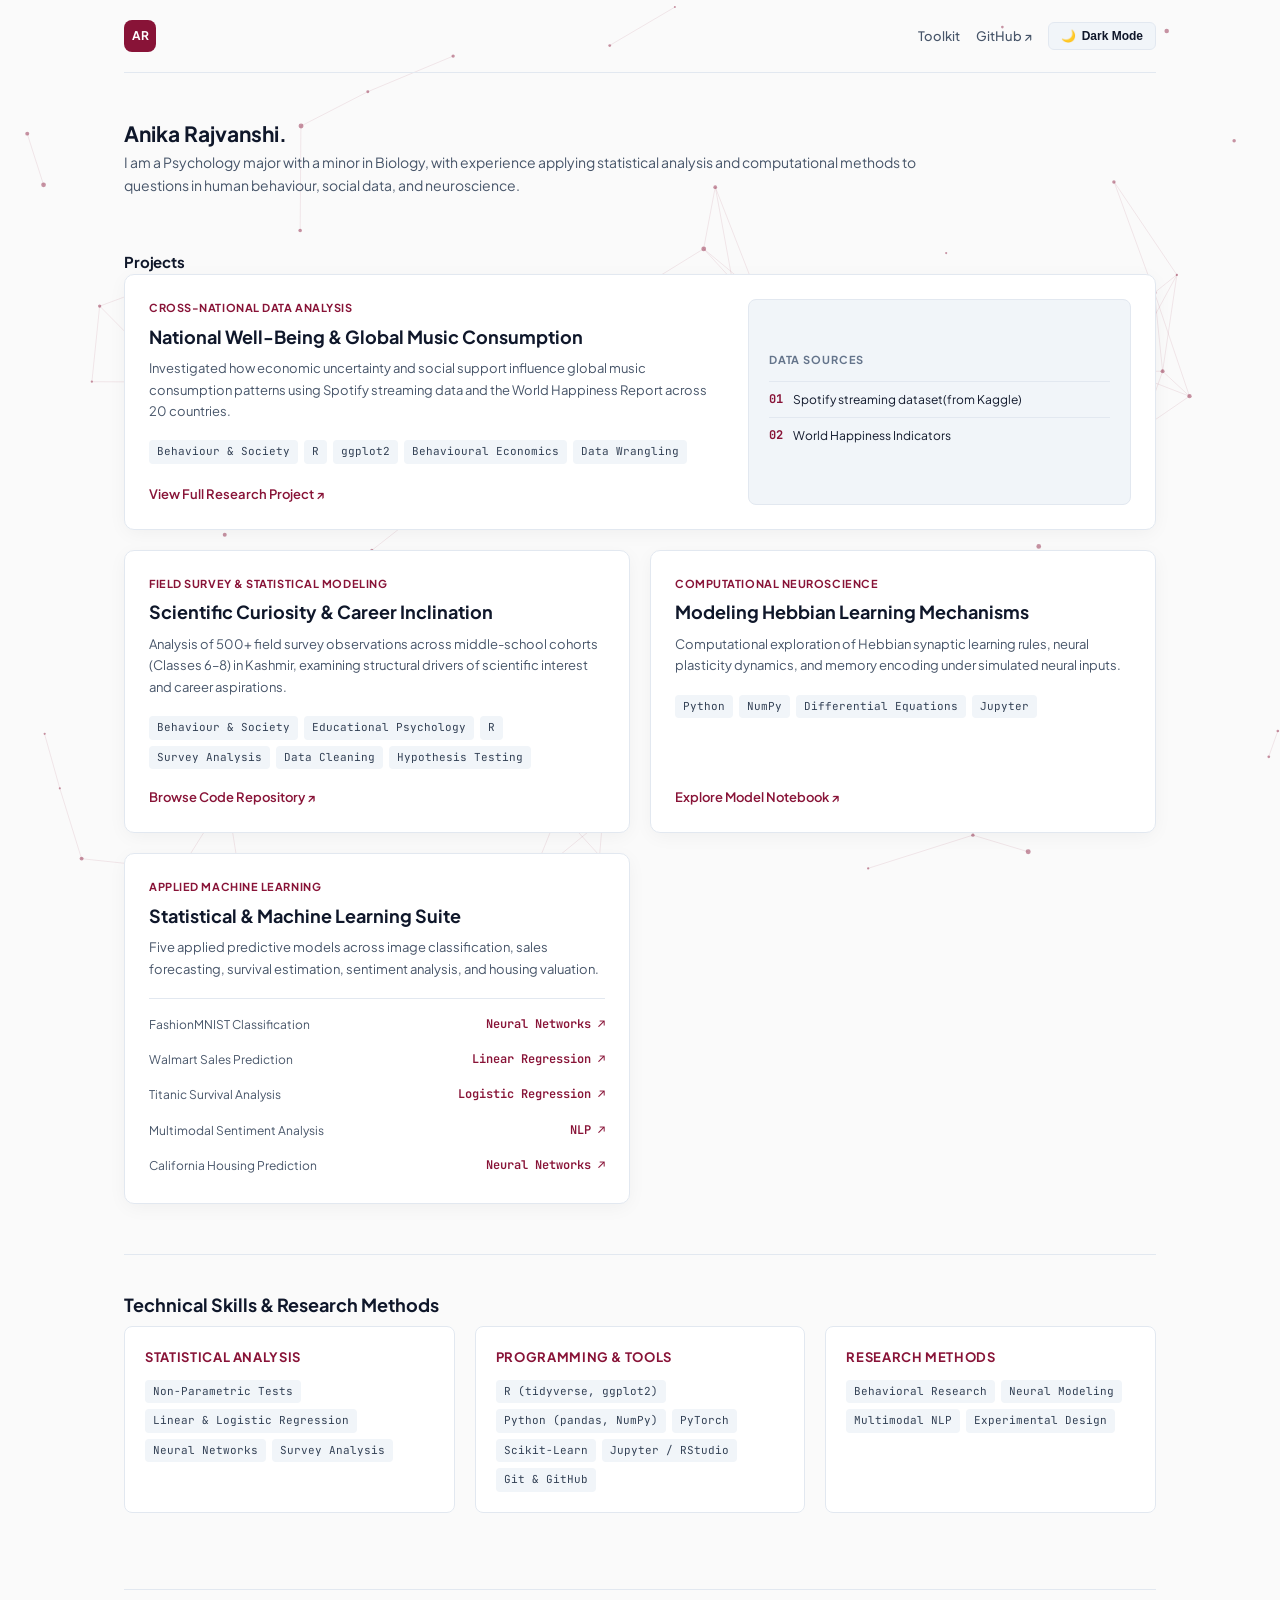
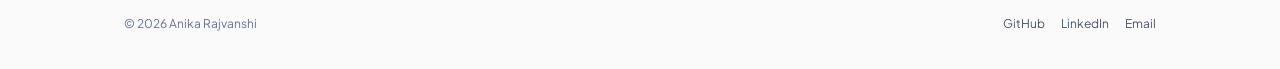
==== index.html @ 274f2fb2 "Enhance responsiveness and update content in index.html Updated viewport meta tag for better scaling" ====
<!DOCTYPE html>
<html lang="en">
<head>
  <meta charset="utf-8">
  <meta name="viewport" content="width=device-width, initial-scale=1.0, maximum-scale=5.0">
  <title>Anika Rajvanshi — Quantitative Research & Data Portfolio</title>
  <link rel="preconnect" href="https://fonts.googleapis.com">
  <link rel="preconnect" href="https://fonts.gstatic.com" crossorigin>
  <link href="https://fonts.googleapis.com/css2?family=Plus+Jakarta+Sans:wght@400;500;600;700&family=JetBrains+Mono:wght@400;500&display=swap" rel="stylesheet">
  <style>
    :root {
      --bg-primary: #fafafa;
      --bg-surface: #ffffff;
      --bg-card: #ffffff;
      --text-main: #0f172a;
      --text-muted: #475569;
      --text-subtle: #64748b;
      --border-color: #e2e8f0;
      --accent: #881337;
      --accent-hover: #9f1239;
      --accent-soft: rgba(136, 19, 55, 0.06);
      --badge-bg: #f1f5f9;
      --badge-text: #334155;
      --canvas-particle: rgba(136, 19, 55, 0.45);
      --canvas-line: rgba(136, 19, 55, 0.15);
      --shadow: 0 4px 20px -2px rgba(0, 0, 0, 0.05);
      --max-w: 1080px;
      --transition: all 0.25s cubic-bezier(0.16, 1, 0.3, 1);
    }

    [data-theme="dark"] {
      --bg-primary: #0b0f19;
      --bg-surface: #111827;
      --bg-card: #161e2e;
      --text-main: #f8fafc;
      --text-muted: #94a3b8;
      --text-subtle: #64748b;
      --border-color: #1e293b;
      --accent: #fb7185;
      --accent-hover: #fda4af;
      --accent-soft: rgba(251, 113, 133, 0.1);
      --badge-bg: #1e293b;
      --badge-text: #cbd5e1;
      --canvas-particle: rgba(251, 113, 133, 0.5);
      --canvas-line: rgba(251, 113, 133, 0.18);
      --shadow: 0 10px 30px -5px rgba(0, 0, 0, 0.4);
    }

    * { box-sizing: border-box; margin: 0; padding: 0; }
    html { scroll-behavior: smooth; }
    body {
      background-color: var(--bg-primary);
      color: var(--text-main);
      font-family: 'Plus Jakarta Sans', -apple-system, BlinkMacSystemFont, sans-serif;
      font-size: 14px;
      line-height: 1.6;
      transition: background-color 0.3s ease, color 0.3s ease;
      overflow-x: hidden;
    }

    #network-canvas {
      position: fixed;
      top: 0; left: 0; width: 100%; height: 100%;
      pointer-events: none;
      z-index: 0;
    }

    .wrapper {
      position: relative;
      z-index: 1;
      max-width: var(--max-w);
      margin: 0 auto;
      padding: 0 24px;
    }

    nav {
      display: flex;
      justify-content: space-between;
      align-items: center;
      padding: 20px 0;
      border-bottom: 1px solid var(--border-color);
    }
    .brand {
      font-weight: 700;
      font-size: 15px;
      color: var(--text-main);
      text-decoration: none;
      display: flex;
      align-items: center;
      gap: 10px;
    }
    .brand-avatar {
      width: 32px; height: 32px;
      border-radius: 8px;
      background: var(--accent);
      color: #ffffff;
      display: flex; align-items: center; justify-content: center;
      font-weight: 700; font-size: 12px;
    }
    .nav-actions {
      display: flex;
      align-items: center;
      gap: 16px;
    }
    .nav-link {
      color: var(--text-muted);
      text-decoration: none;
      font-weight: 500;
      font-size: 13px;
      transition: var(--transition);
    }
    .nav-link:hover { color: var(--accent); }
    .theme-toggle {
      background: var(--badge-bg);
      border: 1px solid var(--border-color);
      color: var(--text-main);
      padding: 6px 12px;
      border-radius: 6px;
      cursor: pointer;
      font-size: 12px;
      font-weight: 600;
      display: flex; align-items: center; gap: 6px;
      transition: var(--transition);
    }
    .theme-toggle:hover { border-color: var(--accent); }

    header.hero {
      padding: 44px 0 32px;
      max-width: 840px;
    }
    .hero-eyebrow {
      display: inline-flex;
      align-items: center;
      gap: 8px;
      font-size: 11px;
      font-weight: 700;
      color: var(--accent);
      text-transform: uppercase;
      letter-spacing: 0.08em;
      margin-bottom: 12px;
    }
    .hero-eyebrow::before {
      content: "";
      width: 6px; height: 6px;
      background: var(--accent);
      border-radius: 50%;
    }
    .hero h1 {
      font-size: clamp(26px, 3.8vw, 36px);
      font-weight: 700;
      line-height: 1.25;
      letter-spacing: -0.02em;
      margin-bottom: 14px;
    }
    .hero h1 span { color: var(--accent); }
    .hero p {
      color: var(--text-muted);
      font-size: 14px;
      line-height: 1.7;
      margin-bottom: 20px;
    }
    .hero-ctas {
      display: flex;
      flex-wrap: wrap;
      gap: 12px;
    }
    .btn {
      display: inline-flex;
      align-items: center;
      gap: 8px;
      padding: 8px 16px;
      border-radius: 6px;
      font-size: 13px;
      font-weight: 600;
      text-decoration: none;
      transition: var(--transition);
      cursor: pointer;
    }
    .btn-primary {
      background: var(--accent);
      color: #ffffff;
      border: 1px solid var(--accent);
    }
    .btn-primary:hover { background: var(--accent-hover); border-color: var(--accent-hover); }
    .btn-secondary {
      background: var(--badge-bg);
      color: var(--badge-text);
      border: 1px solid var(--border-color);
    }
    .btn-secondary:hover { border-color: var(--accent); color: var(--accent); }

    .filter-bar {
      display: flex;
      align-items: center;
      justify-content: space-between;
      margin-top: 10px;
      margin-bottom: 20px;
      padding-bottom: 12px;
      border-bottom: 1px solid var(--border-color);
    }
    .section-title {
      font-size: 15px;
      font-weight: 700;
      letter-spacing: -0.01em;
    }
    .chips { display: flex; gap: 8px; }
    .chip {
      padding: 4px 12px;
      border-radius: 20px;
      background: transparent;
      border: 1px solid var(--border-color);
      color: var(--text-muted);
      font-size: 12px;
      font-weight: 500;
      cursor: pointer;
      transition: var(--transition);
    }
    .chip.active, .chip:hover {
      background: var(--accent-soft);
      border-color: var(--accent);
      color: var(--accent);
    }

    .projects-grid {
      display: grid;
      grid-template-columns: repeat(2, 1fr);
      gap: 20px;
      margin-bottom: 50px;
    }
    .project-card {
      background: var(--bg-card);
      border: 1px solid var(--border-color);
      border-radius: 10px;
      padding: 24px;
      display: flex;
      flex-direction: column;
      justify-content: space-between;
      transition: var(--transition);
      box-shadow: var(--shadow);
    }
    .project-card:hover {
      border-color: var(--accent);
      transform: translateY(-2px);
    }
    .project-card.featured {
      grid-column: 1 / -1;
      display: grid;
      grid-template-columns: 1.2fr 0.8fr;
      gap: 24px;
    }
    .project-tag {
      font-size: 11px;
      font-weight: 700;
      color: var(--accent);
      text-transform: uppercase;
      letter-spacing: 0.05em;
      margin-bottom: 8px;
    }
    .project-card h3 {
      font-size: 18px;
      font-weight: 700;
      margin-bottom: 10px;
      line-height: 1.3;
    }
    .project-card p {
      color: var(--text-muted);
      font-size: 13px;
      line-height: 1.65;
      margin-bottom: 18px;
    }
    .tag-list {
      display: flex;
      flex-wrap: wrap;
      gap: 6px;
      margin-bottom: 18px;
    }
    .tag {
      background: var(--badge-bg);
      color: var(--badge-text);
      font-size: 11px;
      font-family: 'JetBrains Mono', monospace;
      padding: 3px 8px;
      border-radius: 4px;
    }
    .project-link {
      color: var(--accent);
      text-decoration: none;
      font-weight: 600;
      font-size: 13px;
      display: inline-flex;
      align-items: center;
      gap: 4px;
    }
    .project-link:hover { text-decoration: underline; }

    .notebook-list {
      margin-top: 14px;
      padding-top: 12px;
      border-top: 1px solid var(--border-color);
      display: flex;
      flex-direction: column;
      gap: 8px;
    }
    .notebook-item {
      display: flex;
      justify-content: space-between;
      align-items: center;
      font-size: 12px;
      color: var(--text-muted);
      text-decoration: none;
      padding: 4px 0;
      transition: var(--transition);
    }
    .notebook-item:hover { color: var(--accent); }
    .notebook-item span:last-child {
      font-family: 'JetBrains Mono', monospace;
      color: var(--accent);
      font-weight: 600;
    }

    .glance-box {
      background: var(--badge-bg);
      border: 1px solid var(--border-color);
      border-radius: 8px;
      padding: 20px;
      display: flex;
      flex-direction: column;
      justify-content: center;
    }
    .glance-header {
      font-size: 11px;
      font-weight: 700;
      color: var(--text-subtle);
      letter-spacing: 0.08em;
      margin-bottom: 12px;
    }
    .stat-number {
      font-size: 28px;
      font-weight: 700;
      color: var(--text-main);
      line-height: 1;
      margin-bottom: 4px;
    }
    .stat-label {
      font-size: 12px;
      color: var(--text-muted);
      margin-bottom: 16px;
    }
    .data-flow-item {
      display: flex;
      align-items: center;
      gap: 10px;
      padding: 8px 0;
      border-top: 1px solid var(--border-color);
      font-size: 12px;
    }
    .flow-index {
      font-family: 'JetBrains Mono', monospace;
      color: var(--accent);
      font-weight: 700;
    }

    .skills-section {
      padding: 36px 0;
      border-top: 1px solid var(--border-color);
      margin-bottom: 40px;
    }
    .skills-section h2 {
      font-size: 18px;
      font-weight: 700;
      margin-bottom: 6px;
    }
    .skills-section p {
      color: var(--text-muted);
      font-size: 13px;
      margin-bottom: 24px;
    }
    .skills-grid {
      display: grid;
      grid-template-columns: repeat(3, 1fr);
      gap: 20px;
    }
    .skill-category {
      background: var(--bg-card);
      border: 1px solid var(--border-color);
      border-radius: 8px;
      padding: 20px;
    }
    .skill-category h4 {
      font-size: 13px;
      font-weight: 700;
      color: var(--accent);
      margin-bottom: 12px;
      text-transform: uppercase;
      letter-spacing: 0.05em;
    }
    .skill-tags {
      display: flex;
      flex-wrap: wrap;
      gap: 6px;
    }

    .modal-overlay {
      position: fixed;
      inset: 0;
      background: rgba(15, 23, 42, 0.6);
      backdrop-filter: blur(4px);
      z-index: 100;
      display: flex;
      align-items: center;
      justify-content: center;
      padding: 20px;
      opacity: 0;
      pointer-events: none;
      transition: opacity 0.2s ease;
    }
    .modal-overlay.active {
      opacity: 1;
      pointer-events: auto;
    }
    .modal-content {
      background: var(--bg-card);
      border: 1px solid var(--border-color);
      border-radius: 12px;
      max-width: 620px;
      width: 100%;
      padding: 28px;
      box-shadow: var(--shadow);
      position: relative;
    }
    .modal-close {
      position: absolute;
      top: 18px; right: 18px;
      background: transparent;
      border: none;
      font-size: 18px;
      color: var(--text-muted);
      cursor: pointer;
    }

    footer {
      display: flex;
      justify-content: space-between;
      align-items: center;
      padding: 24px 0 36px;
      border-top: 1px solid var(--border-color);
      color: var(--text-subtle);
      font-size: 12px;
    }
    .footer-links { display: flex; gap: 16px; }
    .footer-links a { color: var(--text-muted); text-decoration: none; }
    .footer-links a:hover { color: var(--accent); }

  /* =========================================================
   MOBILE & TABLET RESPONSIVE STYLES
   ========================================================= */

/* Tablet & Mobile Breakpoint (<= 768px) */
@media (max-width: 768px) {
  /* Reduce horizontal container padding */
  .wrapper {
    padding: 0 16px;
  }

  /* Compact Navbar */
  nav {
    padding: 14px 0;
  }
  .nav-actions {
    gap: 10px;
  }
  .nav-link {
    font-size: 12px;
  }
  .theme-toggle {
    padding: 5px 8px;
    font-size: 11px;
  }

  /* Scale Down Hero Typography */
  header.hero {
    padding: 24px 0 20px;
  }
  .hero h1 {
    font-size: 24px;
    line-height: 1.3;
  }
  .hero p {
    font-size: 13px;
    margin-bottom: 16px;
  }
  .hero-ctas {
    flex-direction: column;
    width: 100%;
  }
  .hero-ctas .btn {
    width: 100%;
    justify-content: center;
    padding: 10px 16px; /* Larger touch target for mobile thumbs */
  }

  /* Scrollable Filter Chips (Prevent Wrapping Glitches) */
  .filter-bar {
    flex-direction: column;
    align-items: flex-start;
    gap: 12px;
  }
  .chips {
    width: 100%;
    overflow-x: auto;
    padding-bottom: 6px;
    -webkit-overflow-scrolling: touch;
    white-space: nowrap;
  }
  .chip {
    flex-shrink: 0;
  }

  /* Convert Multi-column Grids to Single Column */
  .projects-grid {
    grid-template-columns: 1fr;
    gap: 16px;
  }
  
  .project-card.featured {
    grid-template-columns: 1fr;
    gap: 16px;
  }

  .skills-grid {
    grid-template-columns: 1fr;
    gap: 14px;
  }

  /* Mobile Notebook List Items */
  .notebook-item {
    padding: 8px 0; /* Increase tap area for mobile finger clicks */
  }

  /* Footer Adjustment */
  footer {
    flex-direction: column;
    gap: 12px;
    text-align: center;
  }
}

/* Small Mobile Screens (<= 480px) */
@media (max-width: 480px) {
  .brand span {
    display: none; /* Hide full text name on extra small screens, show AR avatar */
  }
  .nav-actions .nav-link:not([href*="github"]) {
    display: none; /* Hide secondary text links on tiny screens to prevent nav overflow */
  }
  .hero h1 {
    font-size: 21px;
  }
}
    }
  </style>
</head>
<body>

  <canvas id="network-canvas"></canvas>

  <div class="wrapper">
    <nav>
      <a href="#top" class="brand">
        <div class="brand-avatar">AR</div>
      </a>
      <div class="nav-actions">
        <a href="#skills" class="nav-link">Toolkit</a>
        <a href="https://github.com/anikarajvanshi20" target="_blank" rel="noopener" class="nav-link">GitHub ↗</a>
        <button class="theme-toggle" id="theme-toggle" aria-label="Toggle light and dark mode">
          <span id="theme-icon">🌙</span> Dark Mode
        </button>
      </div>
    </nav>

    <header class="hero" id="top">
      <h2>Anika <span>Rajvanshi</span>.</h2>
      <p>I am a Psychology major with a minor in Biology, with experience applying statistical analysis and computational methods to questions in human behaviour, social data, and neuroscience.</p>
    </header>
    <div class="section-title">Projects</div>
    <div class="projects-grid">
      
      <article class="project-card featured" data-cat="society">
        <div>
          <div class="project-tag">Cross-National Data Analysis</div>
          <h3>National Well-Being & Global Music Consumption</h3>
          <p>Investigated how economic uncertainty and social support influence global music consumption patterns using Spotify streaming data and the World Happiness Report across 20 countries.</p>
          <div class="tag-list">
            <span class="tag">Behaviour & Society</span>
            <span class="tag">R</span>
            <span class="tag">ggplot2</span>
            <span class="tag">Behavioural Economics</span>
            <span class="tag">Data Wrangling</span>
          </div>
          <a href="https://anikarajvanshi20.github.io/National-Well-being-and-Global-Music-Consumption/" target="_blank" rel="noopener" class="project-link">View Full Research Project ↗</a>
        </div>
        <div class="glance-box">
          <div class="glance-header">DATA SOURCES</div>
          <div class="data-flow-item">
            <span class="flow-index">01</span>
            <span>Spotify streaming dataset(from Kaggle)</span>
          </div>
          <div class="data-flow-item">
            <span class="flow-index">02</span>
            <span>World Happiness Indicators</span>
          </div>
        </div>
      </article>

      <article class="project-card" data-cat="society">
        <div>
          <div class="project-tag">Field Survey & Statistical Modeling</div>
          <h3>Scientific Curiosity & Career Inclination</h3>
          <p>Analysis of 500+ field survey observations across middle-school cohorts (Classes 6–8) in Kashmir, examining structural drivers of scientific interest and career aspirations.</p>
          <div class="tag-list">
            <span class="tag">Behaviour & Society</span>
            <span class="tag">Educational Psychology</span>
            <span class="tag">R</span>
            <span class="tag">Survey Analysis</span>
            <span class="tag">Data Cleaning</span>
            <span class="tag">Hypothesis Testing</span>
          </div>
        </div>
        <a href="https://github.com/anikarajvanshi20/Projects/tree/main/SOS" target="_blank" rel="noopener" class="project-link">Browse Code Repository ↗</a>
      </article>

      <article class="project-card" data-cat="neuro">
        <div>
          <div class="project-tag">Computational Neuroscience</div>
          <h3>Modeling Hebbian Learning Mechanisms</h3>
          <p>Computational exploration of Hebbian synaptic learning rules, neural plasticity dynamics, and memory encoding under simulated neural inputs.</p>
          <div class="tag-list">
            <span class="tag">Python</span>
            <span class="tag">NumPy</span>
            <span class="tag">Differential Equations</span>
            <span class="tag">Jupyter</span>
          </div>
        </div>
        <a href="https://github.com/anikarajvanshi20/Projects/blob/main/Computational_Neuroscience/Modelling_Hebbian_Learning.ipynb" target="_blank" rel="noopener" class="project-link">Explore Model Notebook ↗</a>
      </article>

      <article class="project-card" data-cat="ml">
        <div>
          <div class="project-tag">Applied Machine Learning</div>
          <h3>Statistical & Machine Learning Suite</h3>
          <p>Five applied predictive models across image classification, sales forecasting, survival estimation, sentiment analysis, and housing valuation.</p>
          
          <div class="notebook-list">
            <a href="https://github.com/anikarajvanshi20/Projects/blob/main/Machine_Learning/Anika_Classification_NN_FashionMNIST.ipynb" target="_blank" rel="noopener" class="notebook-item">
              <span>FashionMNIST Classification</span>
              <span>Neural Networks ↗</span>
            </a>
            <a href="https://github.com/anikarajvanshi20/Projects/blob/main/Machine_Learning/Linear_Regression_Walmart_Sales.ipynb" target="_blank" rel="noopener" class="notebook-item">
              <span>Walmart Sales Prediction</span>
              <span>Linear Regression ↗</span>
            </a>
            <a href="https://github.com/anikarajvanshi20/Projects/blob/main/Machine_Learning/Logistic_Regression_Titanic.ipynb" target="_blank" rel="noopener" class="notebook-item">
              <span>Titanic Survival Analysis</span>
              <span>Logistic Regression ↗</span>
            </a>
            <a href="https://github.com/anikarajvanshi20/Projects/blob/main/Machine_Learning/Multi_Modal_sentiment_analysis.ipynb" target="_blank" rel="noopener" class="notebook-item">
              <span>Multimodal Sentiment Analysis</span>
              <span>NLP ↗</span>
            </a>
            <a href="https://github.com/anikarajvanshi20/Projects/blob/main/Machine_Learning/Regression_NN_California.ipynb" target="_blank" rel="noopener" class="notebook-item">
              <span>California Housing Prediction</span>
              <span>Neural Networks ↗</span>
            </a>
          </div>
        </div>
      </article>

    </div>

    <section class="skills-section" id="skills">
      <h2>Technical Skills & Research Methods</h2>
      <div class="skills-grid">
        <div class="skill-category">
          <h4>Statistical Analysis</h4>
          <div class="skill-tags">
            <span class="tag">Non-Parametric Tests</span>
            <span class="tag">Linear & Logistic Regression</span>
            <span class="tag">Neural Networks </span>
            <span class="tag">Survey Analysis</span>
          </div>
        </div>

        <div class="skill-category">
          <h4>Programming & Tools</h4>
          <div class="skill-tags">
            <span class="tag">R (tidyverse, ggplot2)</span>
            <span class="tag">Python (pandas, NumPy)</span>
            <span class="tag">PyTorch</span>
            <span class="tag">Scikit-Learn</span>
            <span class="tag">Jupyter / RStudio</span>
            <span class="tag">Git & GitHub</span>
          </div>
        </div>

        <div class="skill-category">
          <h4>Research Methods</h4>
          <div class="skill-tags">
            <span class="tag">Behavioral Research</span>
            <span class="tag">Neural Modeling</span>
            <span class="tag">Multimodal NLP</span>
            <span class="tag">Experimental Design</span>
          </div>
        </div>
      </div>
    </section>

    <footer>
      <div>© <span id="year">2026</span> Anika Rajvanshi</div>
      <div class="footer-links">
        <a href="https://github.com/anikarajvanshi20" target="_blank" rel="noopener">GitHub</a>
        <a href="https://www.linkedin.com/in/anika-rajvanshi/" target="_blank" rel="noopener">LinkedIn</a>
        <a href="mailto:anikarajvanshi20@gmail.com">Email</a>
      </div>
    </footer>
  </div>

  <div class="modal-overlay" id="modal">
    <div class="modal-content">
      <button class="modal-close" id="modal-close">&times;</button>
      <div class="project-tag" id="modal-tag">Project Overview</div>
      <h3 id="modal-title" style="font-size: 20px; font-weight: 700; margin-bottom: 12px;"></h3>
      <p id="modal-desc" style="color: var(--text-muted); font-size: 14px; margin-bottom: 20px;"></p>
      <div class="tag-list" id="modal-tags"></div>
      <a id="modal-link" href="#" target="_blank" rel="noopener" class="btn btn-primary" style="margin-top: 10px;">Open Project ↗</a>
    </div>
  </div>

  <script>
    const toggleBtn = document.getElementById('theme-toggle');
    const themeIcon = document.getElementById('theme-icon');
    
    function setTheme(mode) {
      if (mode === 'dark') {
        document.documentElement.setAttribute('data-theme', 'dark');
        themeIcon.textContent = '☀️';
        toggleBtn.childNodes[1].nodeValue = ' Light Mode';
        localStorage.setItem('theme', 'dark');
      } else {
        document.documentElement.removeAttribute('data-theme');
        themeIcon.textContent = '🌙';
        toggleBtn.childNodes[1].nodeValue = ' Dark Mode';
        localStorage.setItem('theme', 'light');
      }
    }

    const savedTheme = localStorage.getItem('theme') || (window.matchMedia('(prefers-color-scheme: dark)').matches ? 'dark' : 'light');
    setTheme(savedTheme);

    toggleBtn.addEventListener('click', () => {
      const isDark = document.documentElement.hasAttribute('data-theme');
      setTheme(isDark ? 'light' : 'dark');
    });

    const chips = document.querySelectorAll('.chip');
    const cards = document.querySelectorAll('.project-card');

    chips.forEach(chip => {
      chip.addEventListener('click', () => {
        chips.forEach(c => c.classList.remove('active'));
        chip.classList.add('active');
        const filter = chip.dataset.filter;

        cards.forEach(card => {
          if (filter === 'all' || card.dataset.cat === filter) {
            card.style.display = card.classList.contains('featured') ? 'grid' : 'flex';
          } else {
            card.style.display = 'none';
          }
        });
      });
    });

    const canvas = document.getElementById('network-canvas');
    const ctx = canvas.getContext('2d');
    let width, height, particles = [];
    const mouse = { x: -1000, y: -1000 };

    function resizeCanvas() {
  width = canvas.width = window.innerWidth;
  height = canvas.height = window.innerHeight;
  
  // Detect mobile width to drop particle density for battery saving & smooth 60fps
  const isMobile = width <= 768;
  const divisor = isMobile ? 25000 : 15000;
  const count = Math.min(isMobile ? 30 : 65, Math.floor((width * height) / divisor));
  
  particles = Array.from({ length: count }, () => ({
    x: Math.random() * width,
    y: Math.random() * height,
    vx: (Math.random() - 0.5) * (isMobile ? 0.25 : 0.4),
    vy: (Math.random() - 0.5) * (isMobile ? 0.25 : 0.4),
    r: Math.random() * 1.5 + 1
  }));
}

    function draw() {
      ctx.clearRect(0, 0, width, height);
      const computedStyle = getComputedStyle(document.body);
      const particleColor = computedStyle.getPropertyValue('--canvas-particle').trim();
      const lineColor = computedStyle.getPropertyValue('--canvas-line').trim();

      for (let i = 0; i < particles.length; i++) {
        let p = particles[i];
        p.x += p.vx; p.y += p.vy;

        if (p.x < 0 || p.x > width) p.vx *= -1;
        if (p.y < 0 || p.y > height) p.vy *= -1;

        ctx.beginPath();
        ctx.arc(p.x, p.y, p.r, 0, Math.PI * 2);
        ctx.fillStyle = particleColor;
        ctx.fill();

        for (let j = i + 1; j < particles.length; j++) {
          let p2 = particles[j];
          let dist = Math.hypot(p.x - p2.x, p.y - p2.y);
          if (dist < 120) {
            ctx.beginPath();
            ctx.moveTo(p.x, p.y);
            ctx.lineTo(p2.x, p2.y);
            ctx.strokeStyle = lineColor;
            ctx.lineWidth = 0.6;
            ctx.stroke();
          }
        }

        let mouseDist = Math.hypot(p.x - mouse.x, p.y - mouse.y);
        if (mouseDist < 140) {
          ctx.beginPath();
          ctx.moveTo(p.x, p.y);
          ctx.lineTo(mouse.x, mouse.y);
          ctx.strokeStyle = lineColor;
          ctx.lineWidth = 0.8;
          ctx.stroke();
        }
      }

      requestAnimationFrame(draw);
    }

    window.addEventListener('mousemove', (e) => {
      mouse.x = e.clientX;
      mouse.y = e.clientY;
    });

    window.addEventListener('mouseleave', () => {
      mouse.x = -1000;
      mouse.y = -1000;
    });

    window.addEventListener('resize', resizeCanvas);
    resizeCanvas();
    draw();

    document.getElementById('year').textContent = new Date().getFullYear();
  </script>
</body>
</html>
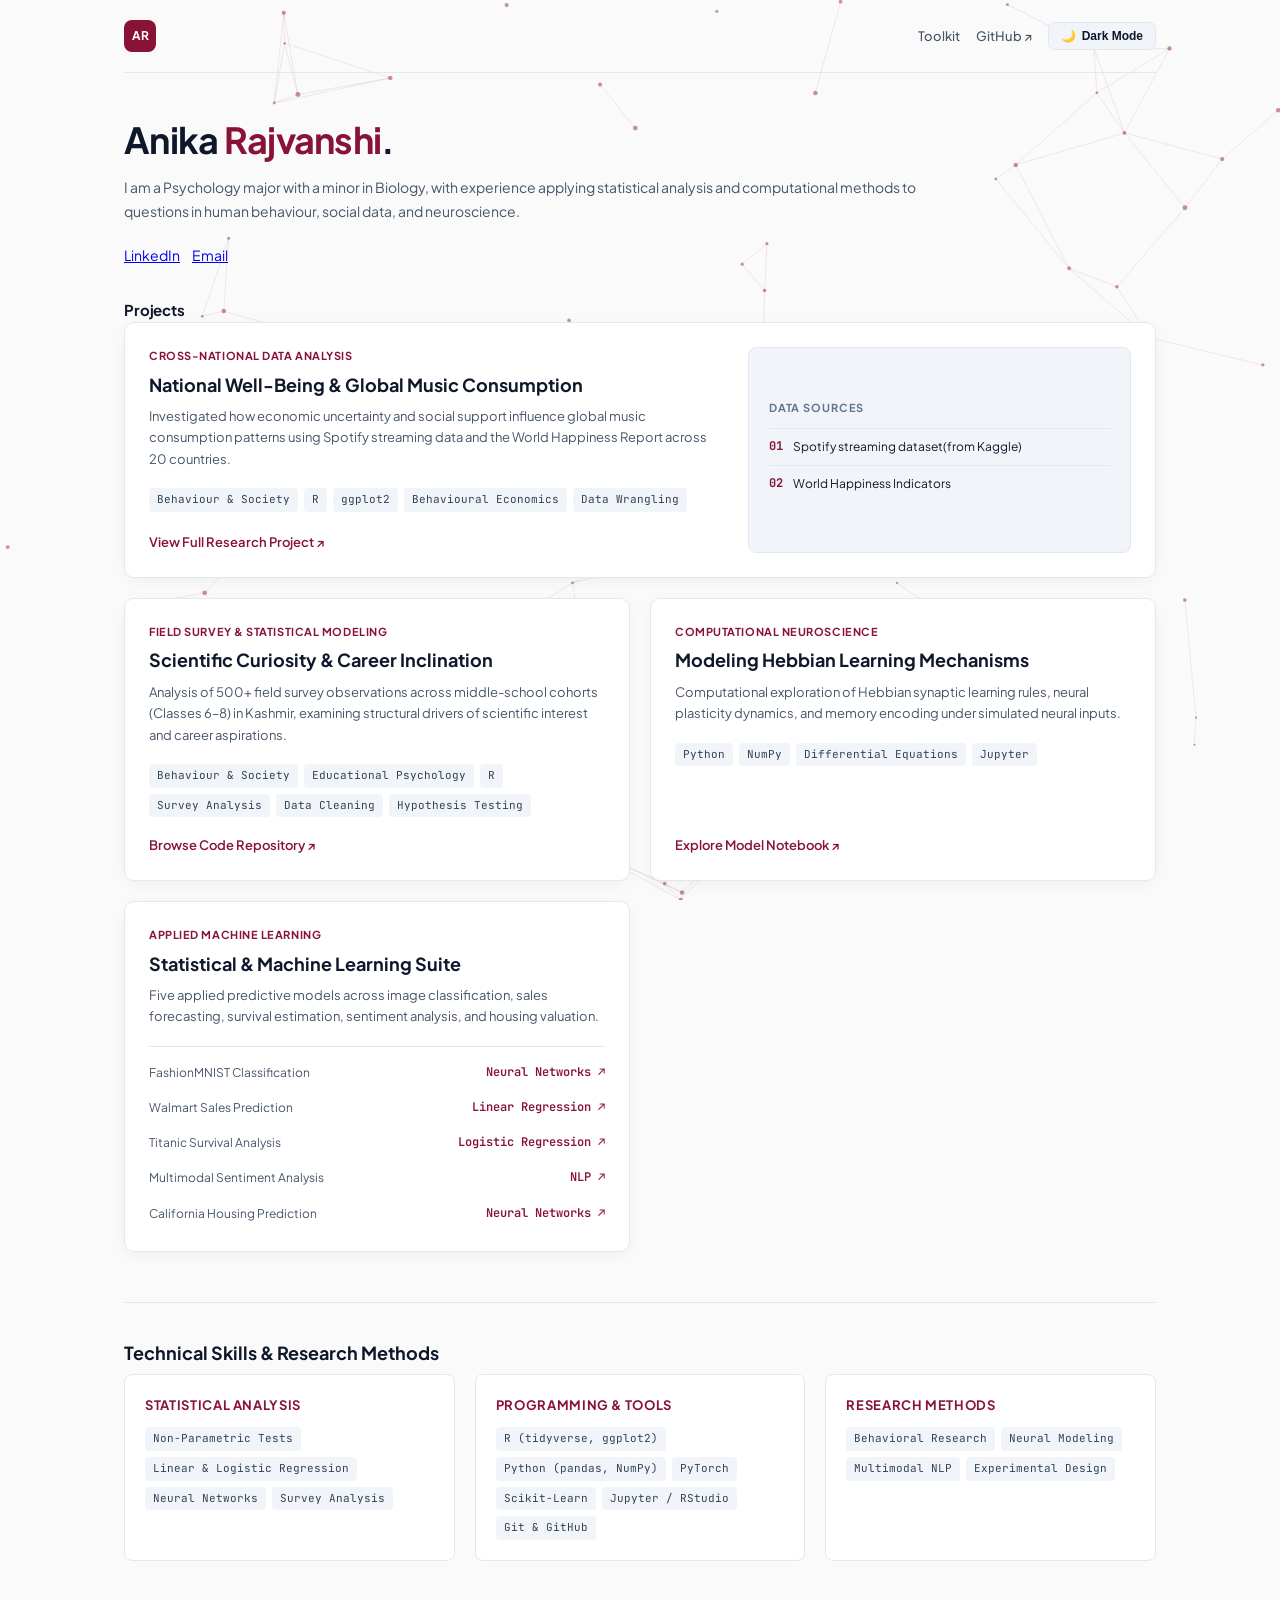
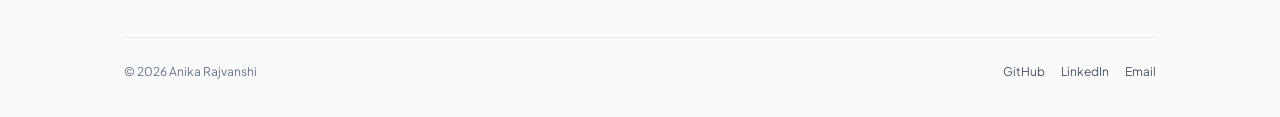
==== commit ad883d9e: "Change header from h2 to h1 and add CTAs Updated header to change h2 to h1 and added hero CTAs." ====
--- a/index.html
+++ b/index.html
@@ -579,10 +579,15 @@
     </nav>
 
     <header class="hero" id="top">
-      <h2>Anika <span>Rajvanshi</span>.</h2>
+      <h1>Anika <span>Rajvanshi</span>.</h1>
       <p>I am a Psychology major with a minor in Biology, with experience applying statistical analysis and computational methods to questions in human behaviour, social data, and neuroscience.</p>
+   <div class="hero-ctas">
+        <a href="https://www.linkedin.com/in/anika-rajvanshi/" target="_blank" rel="noopener">LinkedIn</a>
+        <a href="mailto:anikarajvanshi20@gmail.com">Email</a>
+      </div>
     </header>
     <div class="section-title">Projects</div>
+    
     <div class="projects-grid">
       
       <article class="project-card featured" data-cat="society">
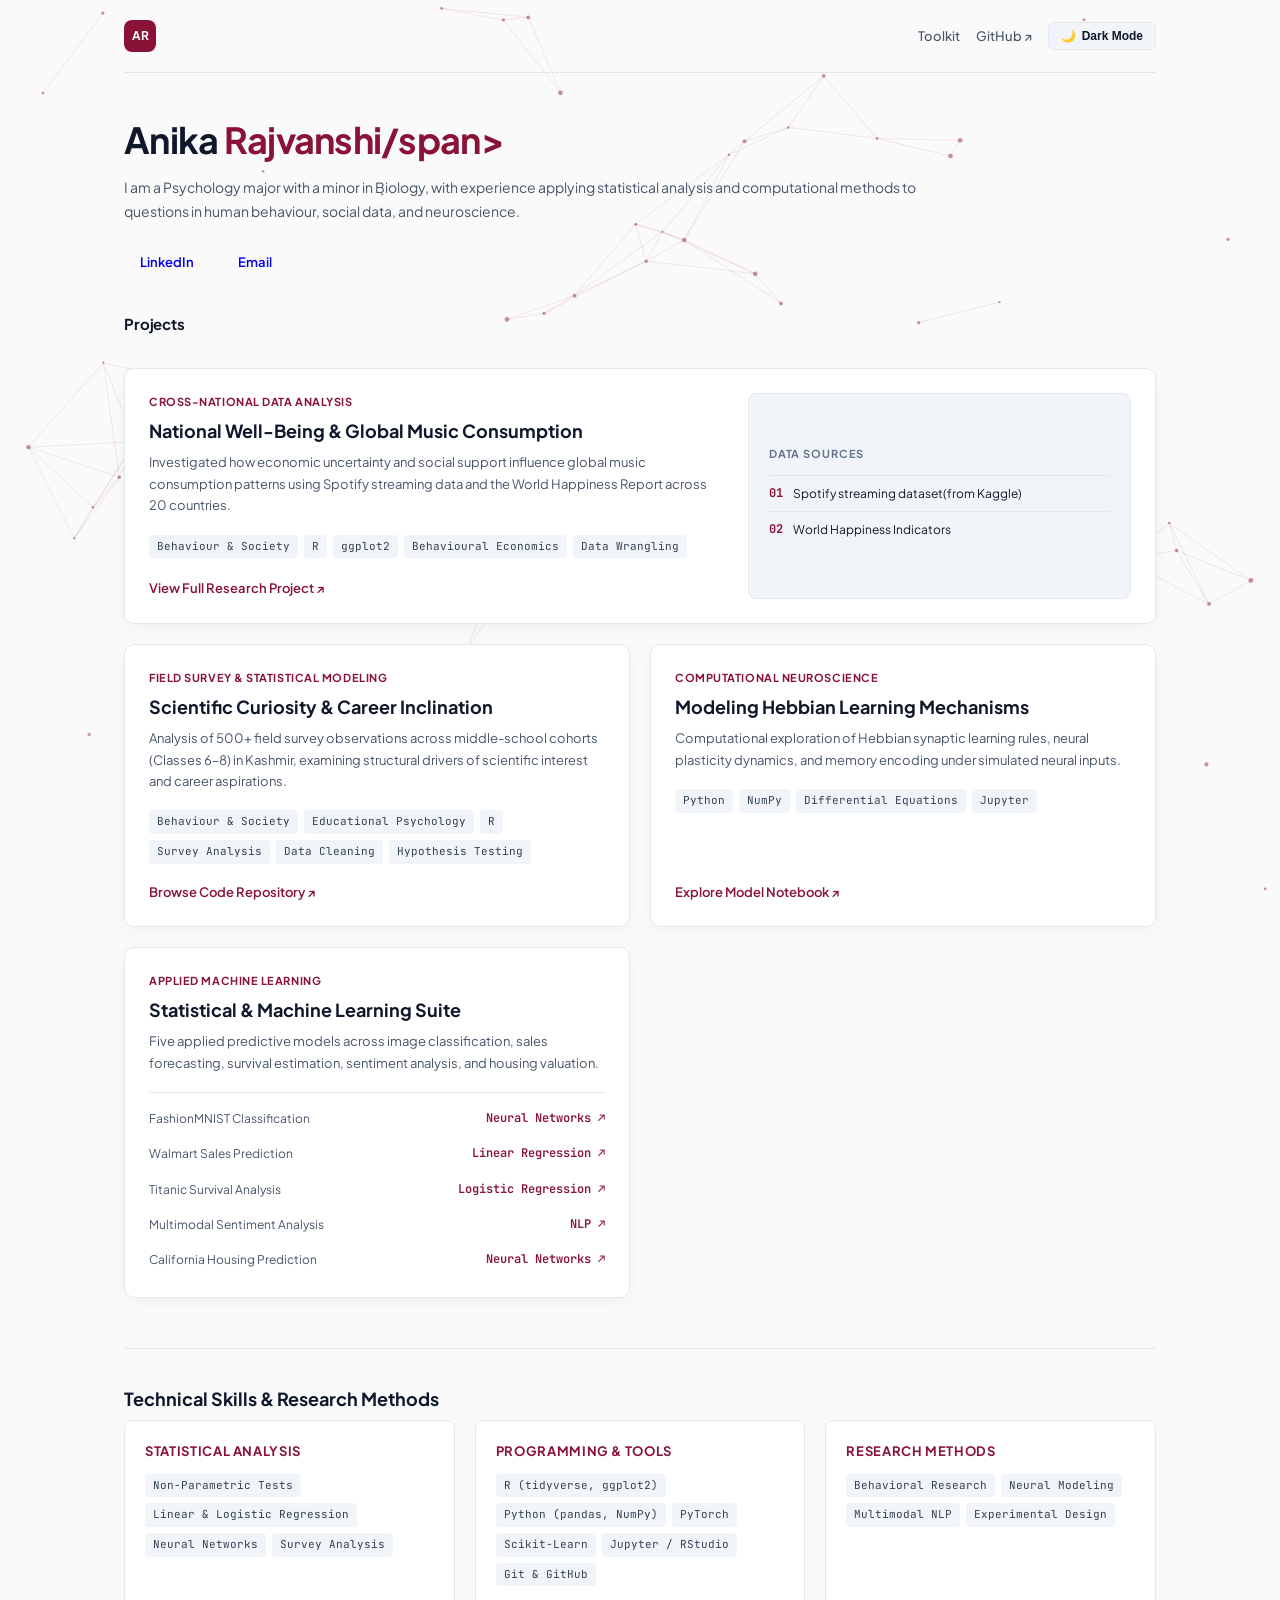
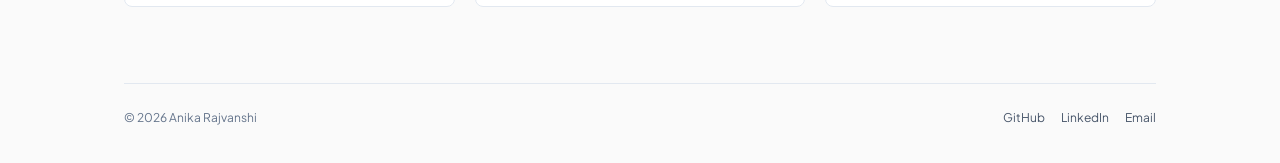
==== commit 1d244595: "Enhance styling and update hero section links Added margin and padding to section title and updated " ====
--- a/index.html
+++ b/index.html
@@ -202,6 +202,8 @@
       font-size: 15px;
       font-weight: 700;
       letter-spacing: -0.01em;
+      margin-bottom: 20px;
+      padding-bottom: 12px;
     }
     .chips { display: flex; gap: 8px; }
     .chip {
@@ -579,13 +581,14 @@
     </nav>
 
     <header class="hero" id="top">
-      <h1>Anika <span>Rajvanshi</span>.</h1>
+      <h1>Anika <span>Rajvanshi/span></h1>
       <p>I am a Psychology major with a minor in Biology, with experience applying statistical analysis and computational methods to questions in human behaviour, social data, and neuroscience.</p>
    <div class="hero-ctas">
-        <a href="https://www.linkedin.com/in/anika-rajvanshi/" target="_blank" rel="noopener">LinkedIn</a>
-        <a href="mailto:anikarajvanshi20@gmail.com">Email</a>
+     <a href="https://www.linkedin.com/in/anika-rajvanshi/" target="_blank" rel="noopener" class="btn btn-primary:">LinkedIn</a>
+     <a href="mailto:anikarajvanshi20@gmail.com" class="btn btn-primary:">Email</a>
       </div>
     </header>
+    
     <div class="section-title">Projects</div>
     
     <div class="projects-grid">
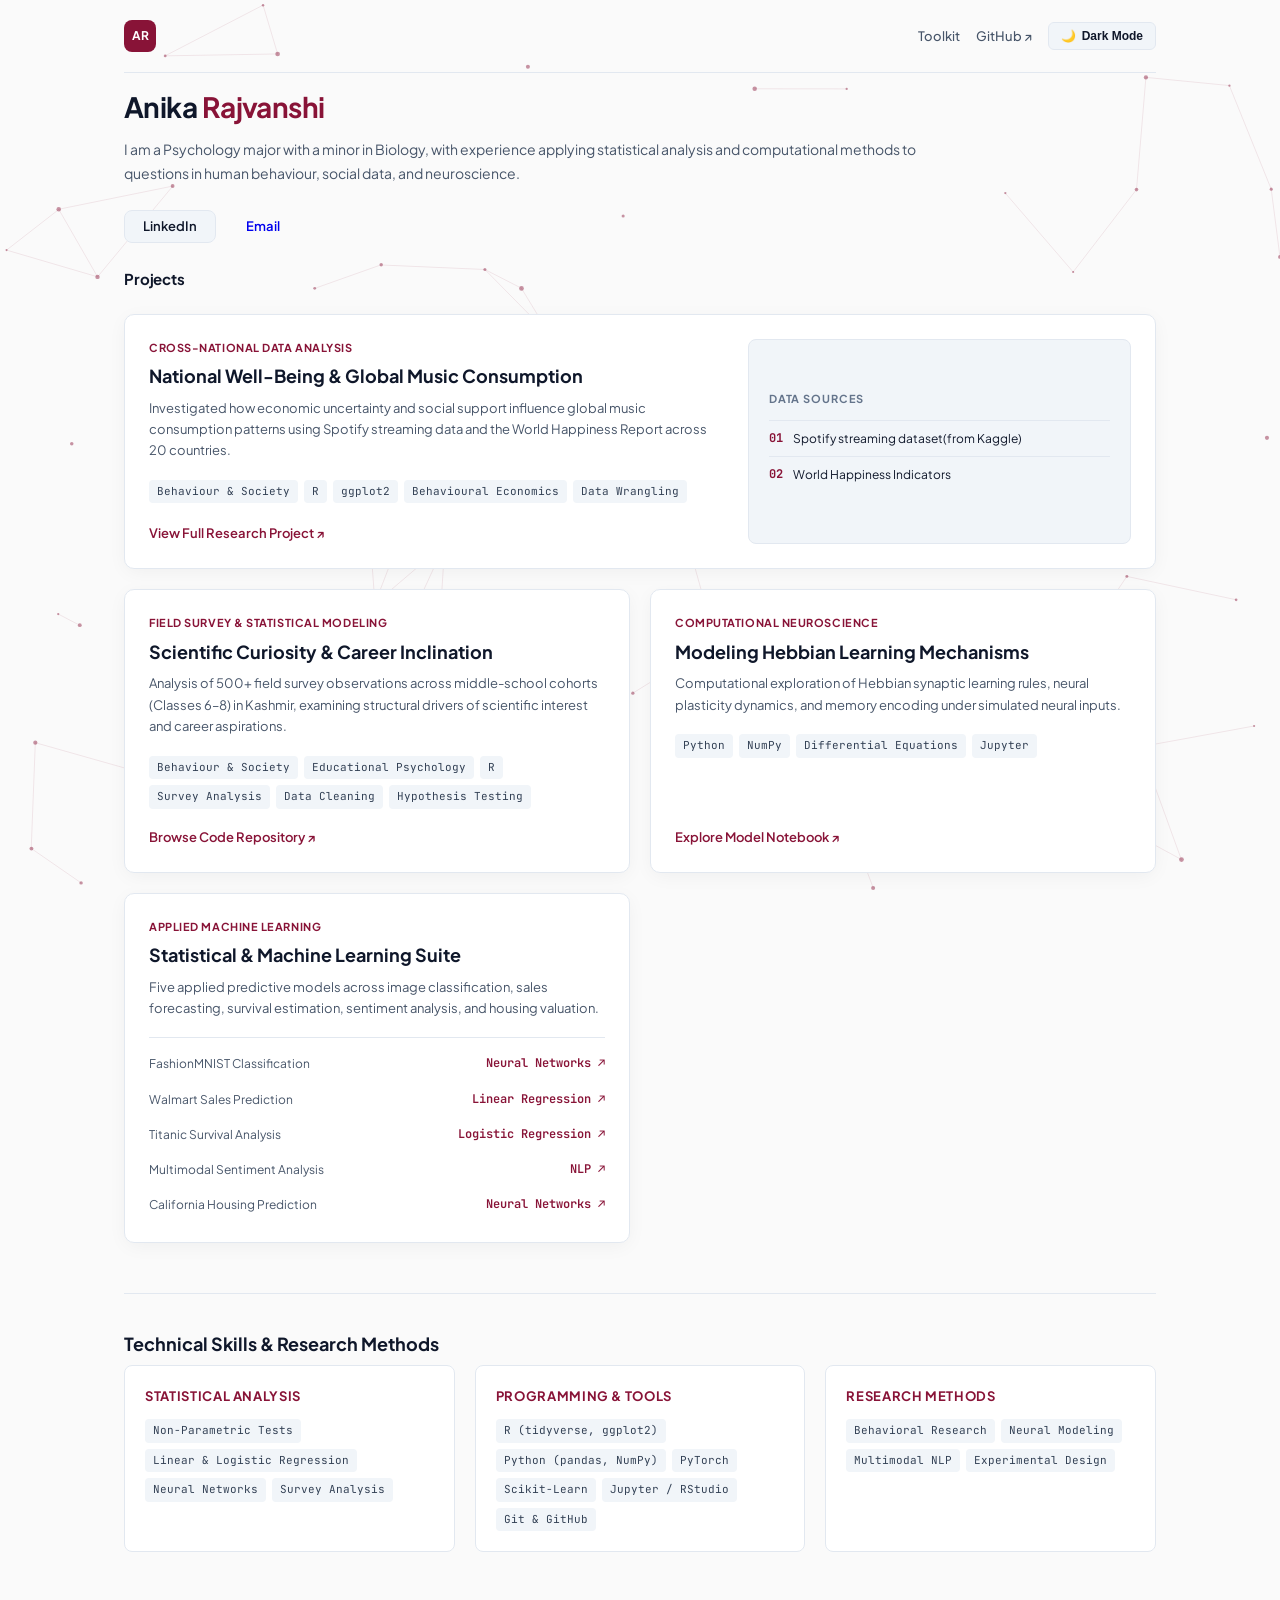
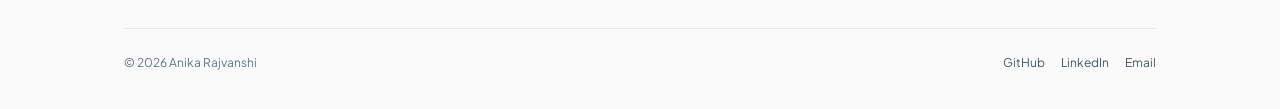
==== commit 68682270: "Refactor hero section styles and buttons" ====
--- a/index.html
+++ b/index.html
@@ -125,7 +125,7 @@
     .theme-toggle:hover { border-color: var(--accent); }
 
     header.hero {
-      padding: 44px 0 32px;
+      padding: 16px 0 24px;
       max-width: 840px;
     }
     .hero-eyebrow {
@@ -146,10 +146,11 @@
       border-radius: 50%;
     }
     .hero h1 {
-      font-size: clamp(26px, 3.8vw, 36px);
+      font-size: clamp(20px, 3vw, 28px);
       font-weight: 700;
       line-height: 1.25;
       letter-spacing: -0.02em;
+      margin-top: 0;          
       margin-bottom: 14px;
     }
     .hero h1 span { color: var(--accent); }
@@ -159,36 +160,64 @@
       line-height: 1.7;
       margin-bottom: 20px;
     }
-    .hero-ctas {
-      display: flex;
-      flex-wrap: wrap;
-      gap: 12px;
-    }
-    .btn {
-      display: inline-flex;
-      align-items: center;
-      gap: 8px;
-      padding: 8px 16px;
-      border-radius: 6px;
-      font-size: 13px;
-      font-weight: 600;
-      text-decoration: none;
-      transition: var(--transition);
-      cursor: pointer;
-    }
-    .btn-primary {
-      background: var(--accent);
-      color: #ffffff;
-      border: 1px solid var(--accent);
-    }
-    .btn-primary:hover { background: var(--accent-hover); border-color: var(--accent-hover); }
-    .btn-secondary {
-      background: var(--badge-bg);
-      color: var(--badge-text);
-      border: 1px solid var(--border-color);
-    }
-    .btn-secondary:hover { border-color: var(--accent); color: var(--accent); }
-
+    /* Hero CTA Container */
+.hero-ctas {
+  display: flex;
+  align-items: center;
+  gap: 12px;
+  margin-top: 24px;
+}
+
+/* Base Button Style */
+.btn {
+  display: inline-flex;
+  align-items: center;
+  gap: 8px;
+  padding: 9px 18px;
+  border-radius: 8px;
+  font-size: 13px;
+  font-weight: 600;
+  text-decoration: none;
+  line-height: 1;
+  transition: all 0.2s cubic-bezier(0.16, 1, 0.3, 1);
+  cursor: pointer;
+}
+
+/* Primary Accent Button (Email) */
+.btn-primary {
+  background-color: var(--accent, #fb7185);
+  color: #ffffff;
+  border: 1px solid var(--accent, #fb7185);
+  box-shadow: 0 2px 10px rgba(251, 113, 133, 0.2);
+}
+
+.btn-primary:hover {
+  background-color: var(--accent-hover, #fda4af);
+  border-color: var(--accent-hover, #fda4af);
+  transform: translateY(-1.5px);
+  box-shadow: 0 4px 14px rgba(251, 113, 133, 0.35);
+}
+
+/* Secondary Button (LinkedIn) */
+.btn-secondary {
+  background-color: var(--badge-bg, #1e293b);
+  color: var(--text-main, #f8fafc);
+  border: 1px solid var(--border-color, #334155);
+}
+
+.btn-secondary:hover {
+  border-color: var(--accent, #fb7185);
+  color: var(--accent, #fb7185);
+  transform: translateY(-1.5px);
+  background-color: var(--accent-soft, rgba(251, 113, 133, 0.1));
+}
+
+/* Ensure SVG icons align vertically inside buttons */
+.btn svg {
+  display: block;
+  flex-shrink: 0;
+}
+    
     .filter-bar {
       display: flex;
       align-items: center;
@@ -202,8 +231,8 @@
       font-size: 15px;
       font-weight: 700;
       letter-spacing: -0.01em;
-      margin-bottom: 20px;
-      padding-bottom: 12px;
+      margin-bottom: 15px;
+      padding-bottom: 8px;
     }
     .chips { display: flex; gap: 8px; }
     .chip {
@@ -581,10 +610,10 @@
     </nav>
 
     <header class="hero" id="top">
-      <h1>Anika <span>Rajvanshi/span></h1>
+      <h1>Anika <span>Rajvanshi</span></h1>
       <p>I am a Psychology major with a minor in Biology, with experience applying statistical analysis and computational methods to questions in human behaviour, social data, and neuroscience.</p>
    <div class="hero-ctas">
-     <a href="https://www.linkedin.com/in/anika-rajvanshi/" target="_blank" rel="noopener" class="btn btn-primary:">LinkedIn</a>
+     <a href="https://www.linkedin.com/in/anika-rajvanshi/" target="_blank" rel="noopener" class="btn btn-secondary">LinkedIn</a>
      <a href="mailto:anikarajvanshi20@gmail.com" class="btn btn-primary:">Email</a>
       </div>
     </header>
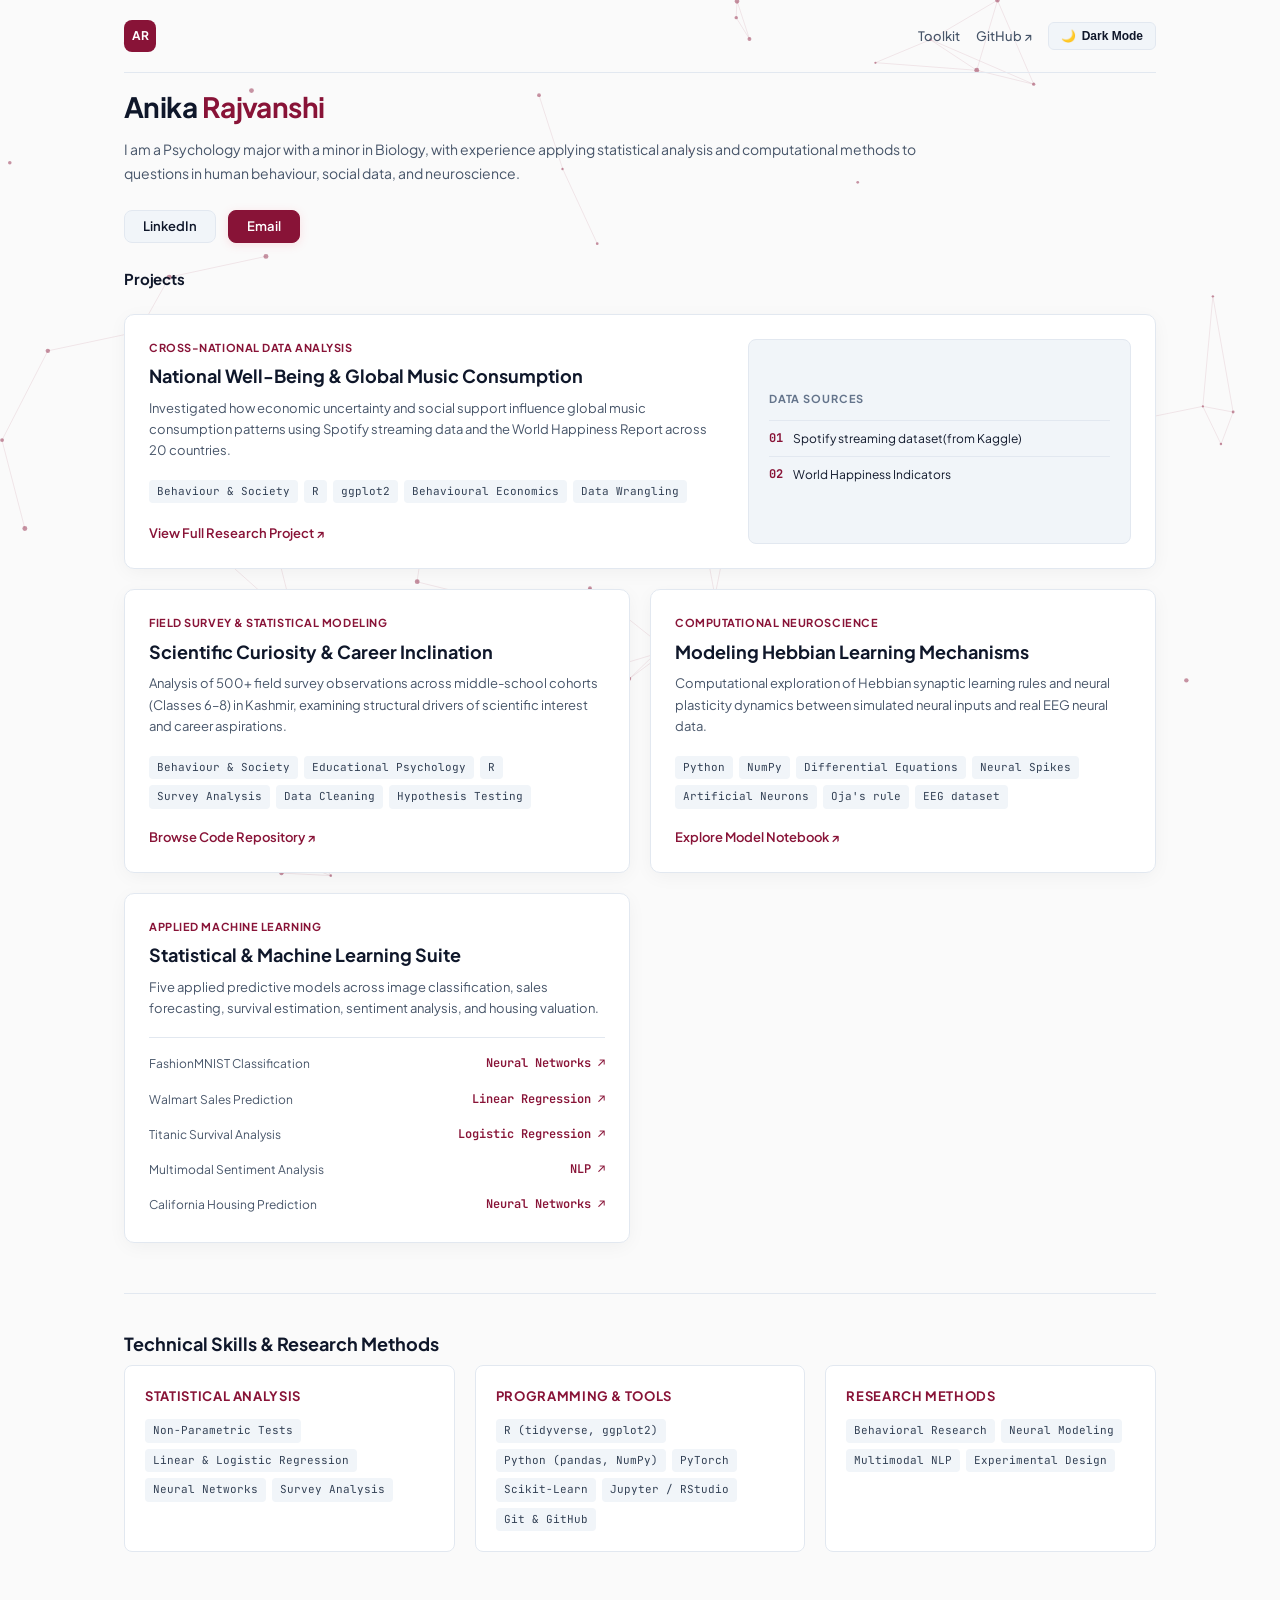
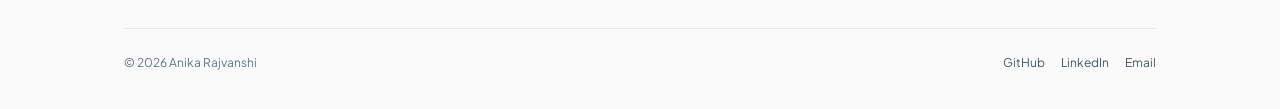
==== commit b7f6213e: "Revise project details and enhance tag list Updated project description and added new tags." ====
--- a/index.html
+++ b/index.html
@@ -614,7 +614,7 @@
       <p>I am a Psychology major with a minor in Biology, with experience applying statistical analysis and computational methods to questions in human behaviour, social data, and neuroscience.</p>
    <div class="hero-ctas">
      <a href="https://www.linkedin.com/in/anika-rajvanshi/" target="_blank" rel="noopener" class="btn btn-secondary">LinkedIn</a>
-     <a href="mailto:anikarajvanshi20@gmail.com" class="btn btn-primary:">Email</a>
+     <a href="mailto:anikarajvanshi20@gmail.com" class="btn btn-primary">Email</a>
       </div>
     </header>
     
@@ -670,12 +670,17 @@
         <div>
           <div class="project-tag">Computational Neuroscience</div>
           <h3>Modeling Hebbian Learning Mechanisms</h3>
-          <p>Computational exploration of Hebbian synaptic learning rules, neural plasticity dynamics, and memory encoding under simulated neural inputs.</p>
+          <p>Computational exploration of Hebbian synaptic learning rules and neural plasticity dynamics between simulated neural inputs and real EEG neural data.</p>
           <div class="tag-list">
             <span class="tag">Python</span>
             <span class="tag">NumPy</span>
             <span class="tag">Differential Equations</span>
-            <span class="tag">Jupyter</span>
+            <span class="tag">Neural Spikes</span>
+            <span class="tag">Artificial Neurons</span>
+            <span class="tag">Oja's rule</span>
+            <span class="tag">EEG dataset</span>
+           
+
           </div>
         </div>
         <a href="https://github.com/anikarajvanshi20/Projects/blob/main/Computational_Neuroscience/Modelling_Hebbian_Learning.ipynb" target="_blank" rel="noopener" class="project-link">Explore Model Notebook ↗</a>
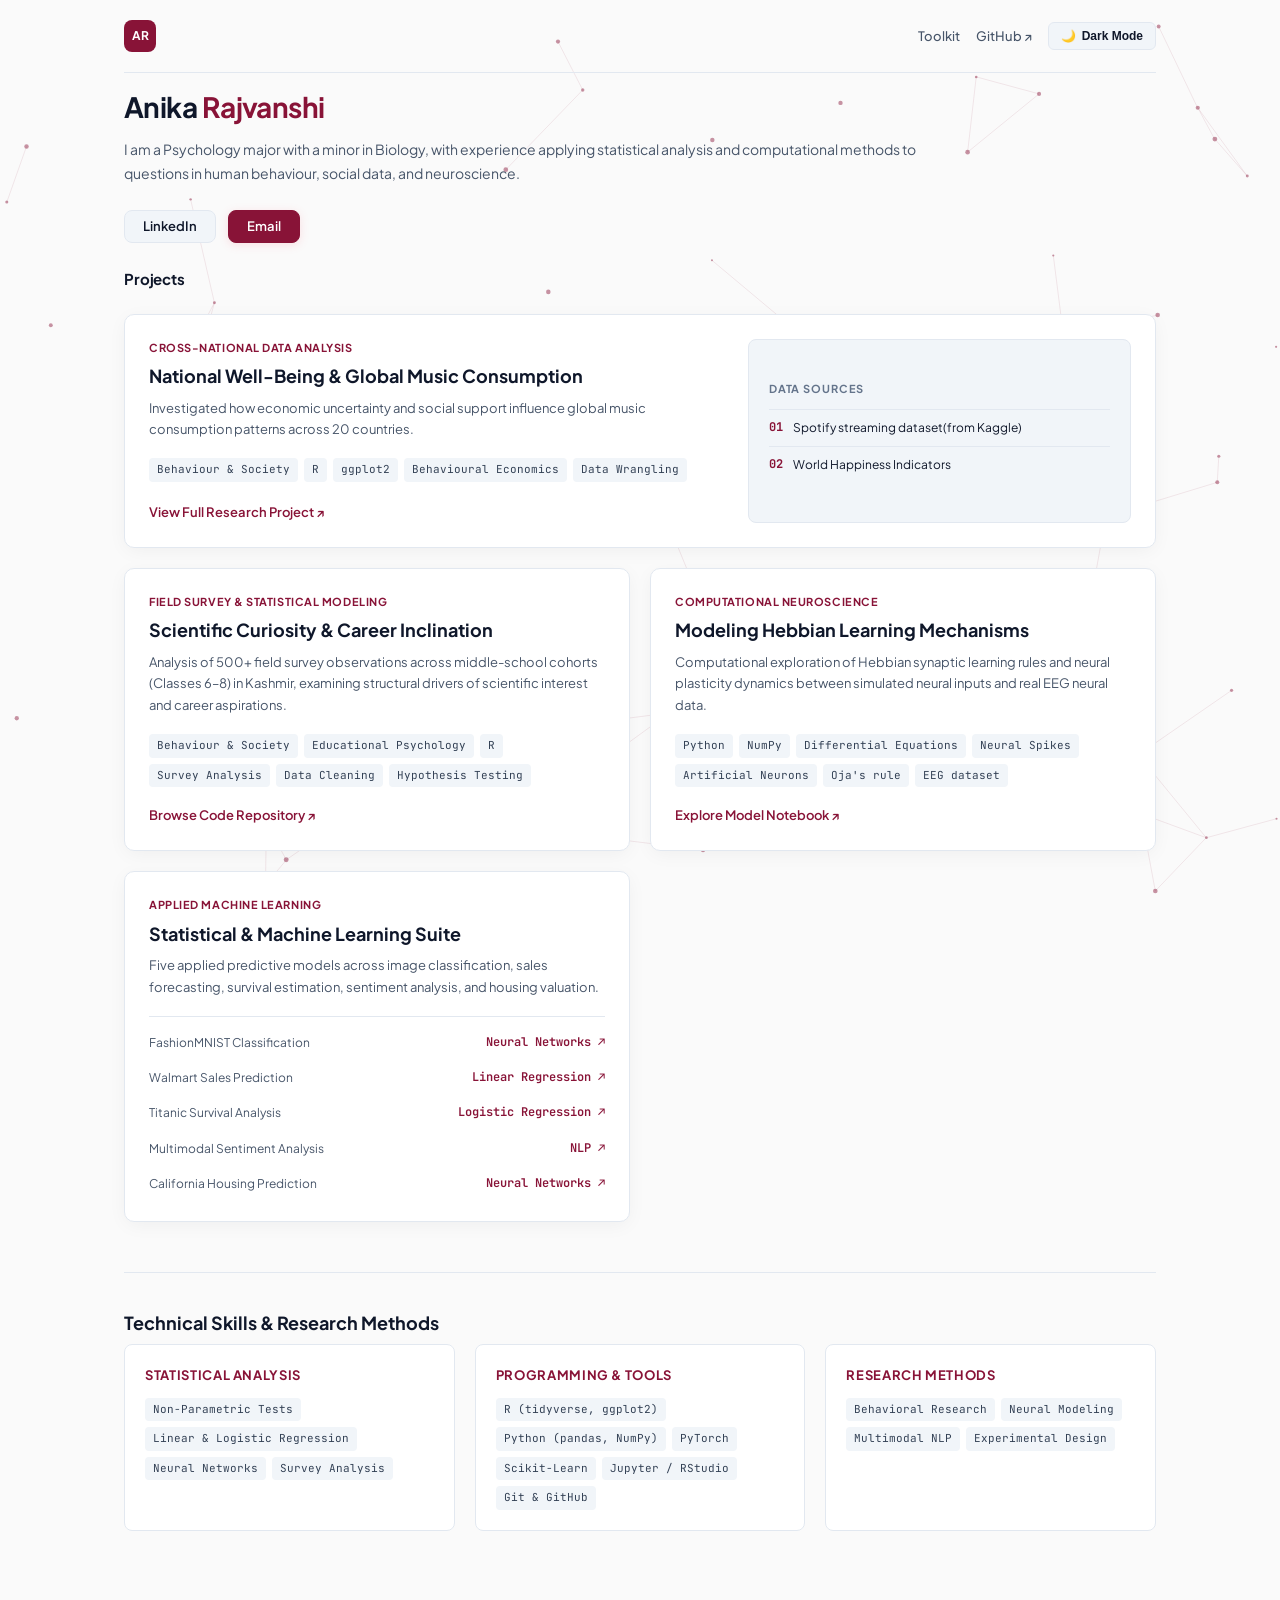
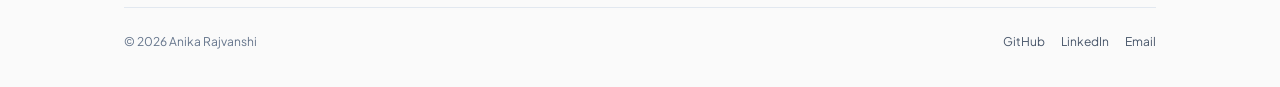
==== commit 78f47f65: "Update project description for clarity Removed mention of Spotify streaming data from project descri" ====
--- a/index.html
+++ b/index.html
@@ -626,7 +626,7 @@
         <div>
           <div class="project-tag">Cross-National Data Analysis</div>
           <h3>National Well-Being & Global Music Consumption</h3>
-          <p>Investigated how economic uncertainty and social support influence global music consumption patterns using Spotify streaming data and the World Happiness Report across 20 countries.</p>
+          <p>Investigated how economic uncertainty and social support influence global music consumption patterns across 20 countries.</p>
           <div class="tag-list">
             <span class="tag">Behaviour & Society</span>
             <span class="tag">R</span>
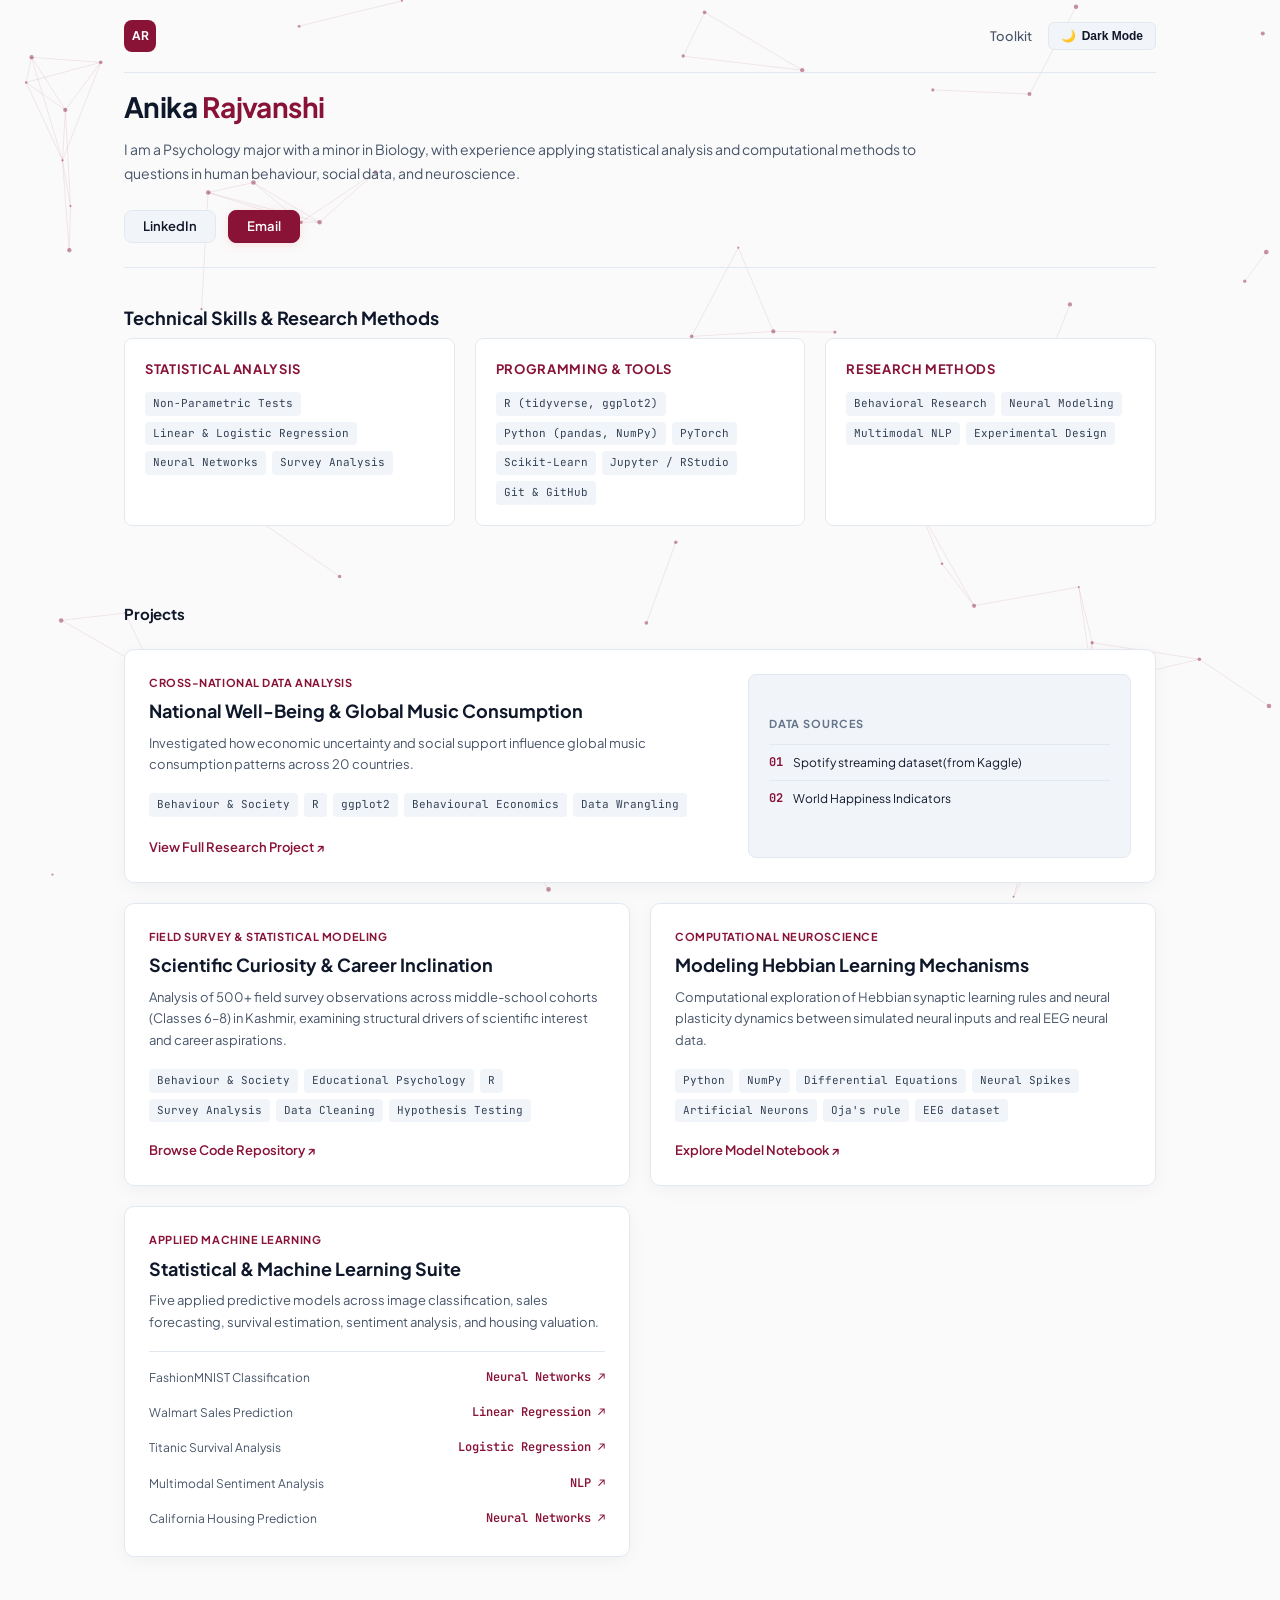
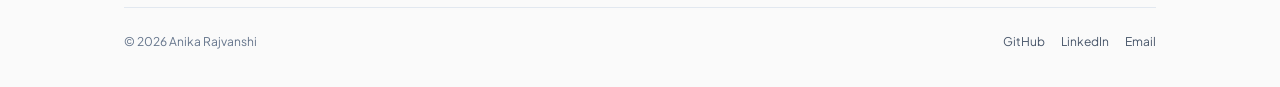
==== commit f7d196bf: "Update skills section and remove GitHub link Removed GitHub link from navigation and added a skills " ====
--- a/index.html
+++ b/index.html
@@ -602,7 +602,6 @@
       </a>
       <div class="nav-actions">
         <a href="#skills" class="nav-link">Toolkit</a>
-        <a href="https://github.com/anikarajvanshi20" target="_blank" rel="noopener" class="nav-link">GitHub ↗</a>
         <button class="theme-toggle" id="theme-toggle" aria-label="Toggle light and dark mode">
           <span id="theme-icon">🌙</span> Dark Mode
         </button>
@@ -617,6 +616,43 @@
      <a href="mailto:anikarajvanshi20@gmail.com" class="btn btn-primary">Email</a>
       </div>
     </header>
+
+    <section class="skills-section" id="skills">
+      <h2>Technical Skills & Research Methods</h2>
+      <div class="skills-grid">
+        <div class="skill-category">
+          <h4>Statistical Analysis</h4>
+          <div class="skill-tags">
+            <span class="tag">Non-Parametric Tests</span>
+            <span class="tag">Linear & Logistic Regression</span>
+            <span class="tag">Neural Networks </span>
+            <span class="tag">Survey Analysis</span>
+          </div>
+        </div>
+
+        <div class="skill-category">
+          <h4>Programming & Tools</h4>
+          <div class="skill-tags">
+            <span class="tag">R (tidyverse, ggplot2)</span>
+            <span class="tag">Python (pandas, NumPy)</span>
+            <span class="tag">PyTorch</span>
+            <span class="tag">Scikit-Learn</span>
+            <span class="tag">Jupyter / RStudio</span>
+            <span class="tag">Git & GitHub</span>
+          </div>
+        </div>
+
+        <div class="skill-category">
+          <h4>Research Methods</h4>
+          <div class="skill-tags">
+            <span class="tag">Behavioral Research</span>
+            <span class="tag">Neural Modeling</span>
+            <span class="tag">Multimodal NLP</span>
+            <span class="tag">Experimental Design</span>
+          </div>
+        </div>
+      </div>
+    </section>
     
     <div class="section-title">Projects</div>
     
@@ -719,43 +755,6 @@
 
     </div>
 
-    <section class="skills-section" id="skills">
-      <h2>Technical Skills & Research Methods</h2>
-      <div class="skills-grid">
-        <div class="skill-category">
-          <h4>Statistical Analysis</h4>
-          <div class="skill-tags">
-            <span class="tag">Non-Parametric Tests</span>
-            <span class="tag">Linear & Logistic Regression</span>
-            <span class="tag">Neural Networks </span>
-            <span class="tag">Survey Analysis</span>
-          </div>
-        </div>
-
-        <div class="skill-category">
-          <h4>Programming & Tools</h4>
-          <div class="skill-tags">
-            <span class="tag">R (tidyverse, ggplot2)</span>
-            <span class="tag">Python (pandas, NumPy)</span>
-            <span class="tag">PyTorch</span>
-            <span class="tag">Scikit-Learn</span>
-            <span class="tag">Jupyter / RStudio</span>
-            <span class="tag">Git & GitHub</span>
-          </div>
-        </div>
-
-        <div class="skill-category">
-          <h4>Research Methods</h4>
-          <div class="skill-tags">
-            <span class="tag">Behavioral Research</span>
-            <span class="tag">Neural Modeling</span>
-            <span class="tag">Multimodal NLP</span>
-            <span class="tag">Experimental Design</span>
-          </div>
-        </div>
-      </div>
-    </section>
-
     <footer>
       <div>© <span id="year">2026</span> Anika Rajvanshi</div>
       <div class="footer-links">
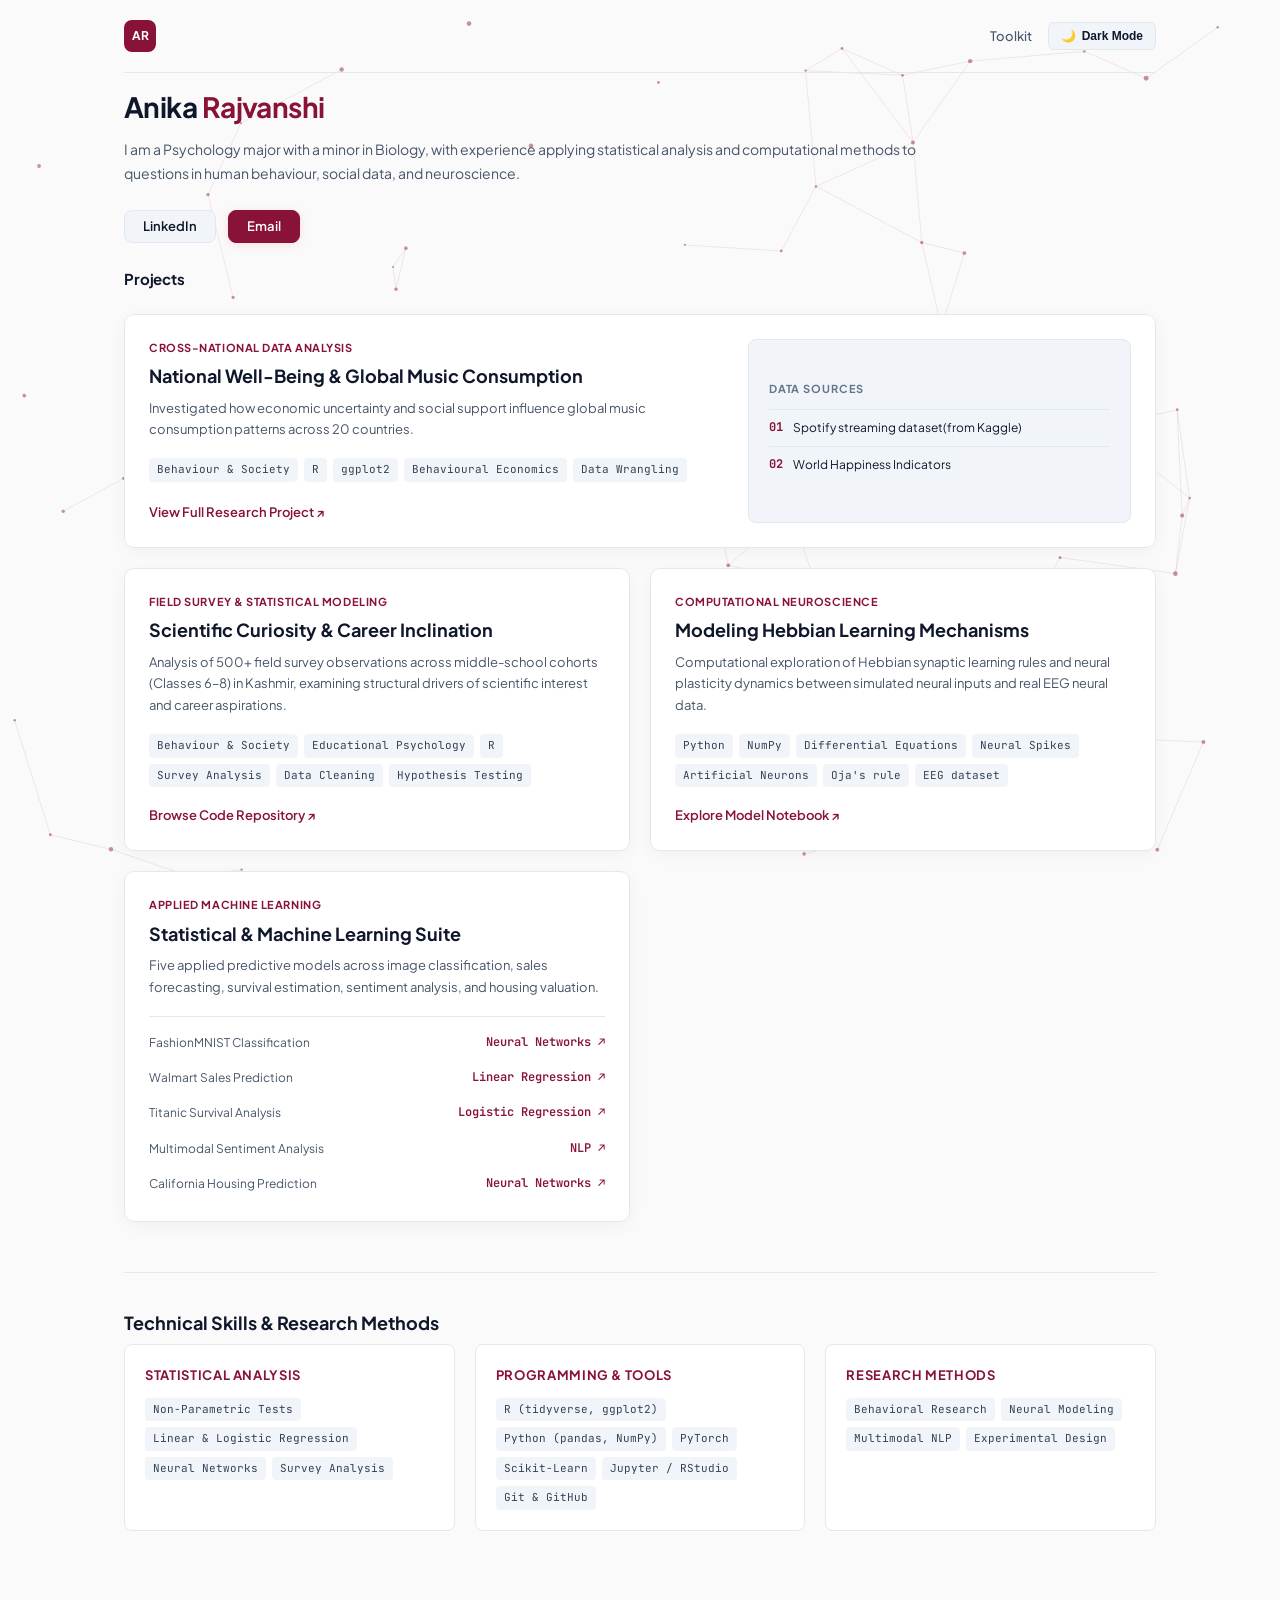
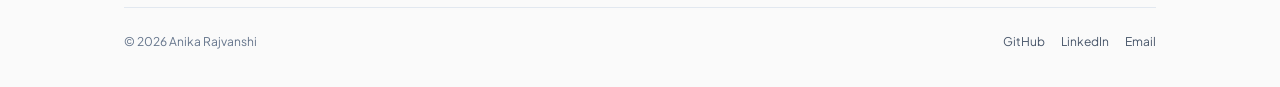
==== commit f3e80b29: "Restore skills section in index.html" ====
--- a/index.html
+++ b/index.html
@@ -616,43 +616,6 @@
      <a href="mailto:anikarajvanshi20@gmail.com" class="btn btn-primary">Email</a>
       </div>
     </header>
-
-    <section class="skills-section" id="skills">
-      <h2>Technical Skills & Research Methods</h2>
-      <div class="skills-grid">
-        <div class="skill-category">
-          <h4>Statistical Analysis</h4>
-          <div class="skill-tags">
-            <span class="tag">Non-Parametric Tests</span>
-            <span class="tag">Linear & Logistic Regression</span>
-            <span class="tag">Neural Networks </span>
-            <span class="tag">Survey Analysis</span>
-          </div>
-        </div>
-
-        <div class="skill-category">
-          <h4>Programming & Tools</h4>
-          <div class="skill-tags">
-            <span class="tag">R (tidyverse, ggplot2)</span>
-            <span class="tag">Python (pandas, NumPy)</span>
-            <span class="tag">PyTorch</span>
-            <span class="tag">Scikit-Learn</span>
-            <span class="tag">Jupyter / RStudio</span>
-            <span class="tag">Git & GitHub</span>
-          </div>
-        </div>
-
-        <div class="skill-category">
-          <h4>Research Methods</h4>
-          <div class="skill-tags">
-            <span class="tag">Behavioral Research</span>
-            <span class="tag">Neural Modeling</span>
-            <span class="tag">Multimodal NLP</span>
-            <span class="tag">Experimental Design</span>
-          </div>
-        </div>
-      </div>
-    </section>
     
     <div class="section-title">Projects</div>
     
@@ -755,6 +718,43 @@
 
     </div>
 
+      <section class="skills-section" id="skills">
+      <h2>Technical Skills & Research Methods</h2>
+      <div class="skills-grid">
+        <div class="skill-category">
+          <h4>Statistical Analysis</h4>
+          <div class="skill-tags">
+            <span class="tag">Non-Parametric Tests</span>
+            <span class="tag">Linear & Logistic Regression</span>
+            <span class="tag">Neural Networks </span>
+            <span class="tag">Survey Analysis</span>
+          </div>
+        </div>
+
+        <div class="skill-category">
+          <h4>Programming & Tools</h4>
+          <div class="skill-tags">
+            <span class="tag">R (tidyverse, ggplot2)</span>
+            <span class="tag">Python (pandas, NumPy)</span>
+            <span class="tag">PyTorch</span>
+            <span class="tag">Scikit-Learn</span>
+            <span class="tag">Jupyter / RStudio</span>
+            <span class="tag">Git & GitHub</span>
+          </div>
+        </div>
+
+        <div class="skill-category">
+          <h4>Research Methods</h4>
+          <div class="skill-tags">
+            <span class="tag">Behavioral Research</span>
+            <span class="tag">Neural Modeling</span>
+            <span class="tag">Multimodal NLP</span>
+            <span class="tag">Experimental Design</span>
+          </div>
+        </div>
+      </div>
+    </section>
+
     <footer>
       <div>© <span id="year">2026</span> Anika Rajvanshi</div>
       <div class="footer-links">
